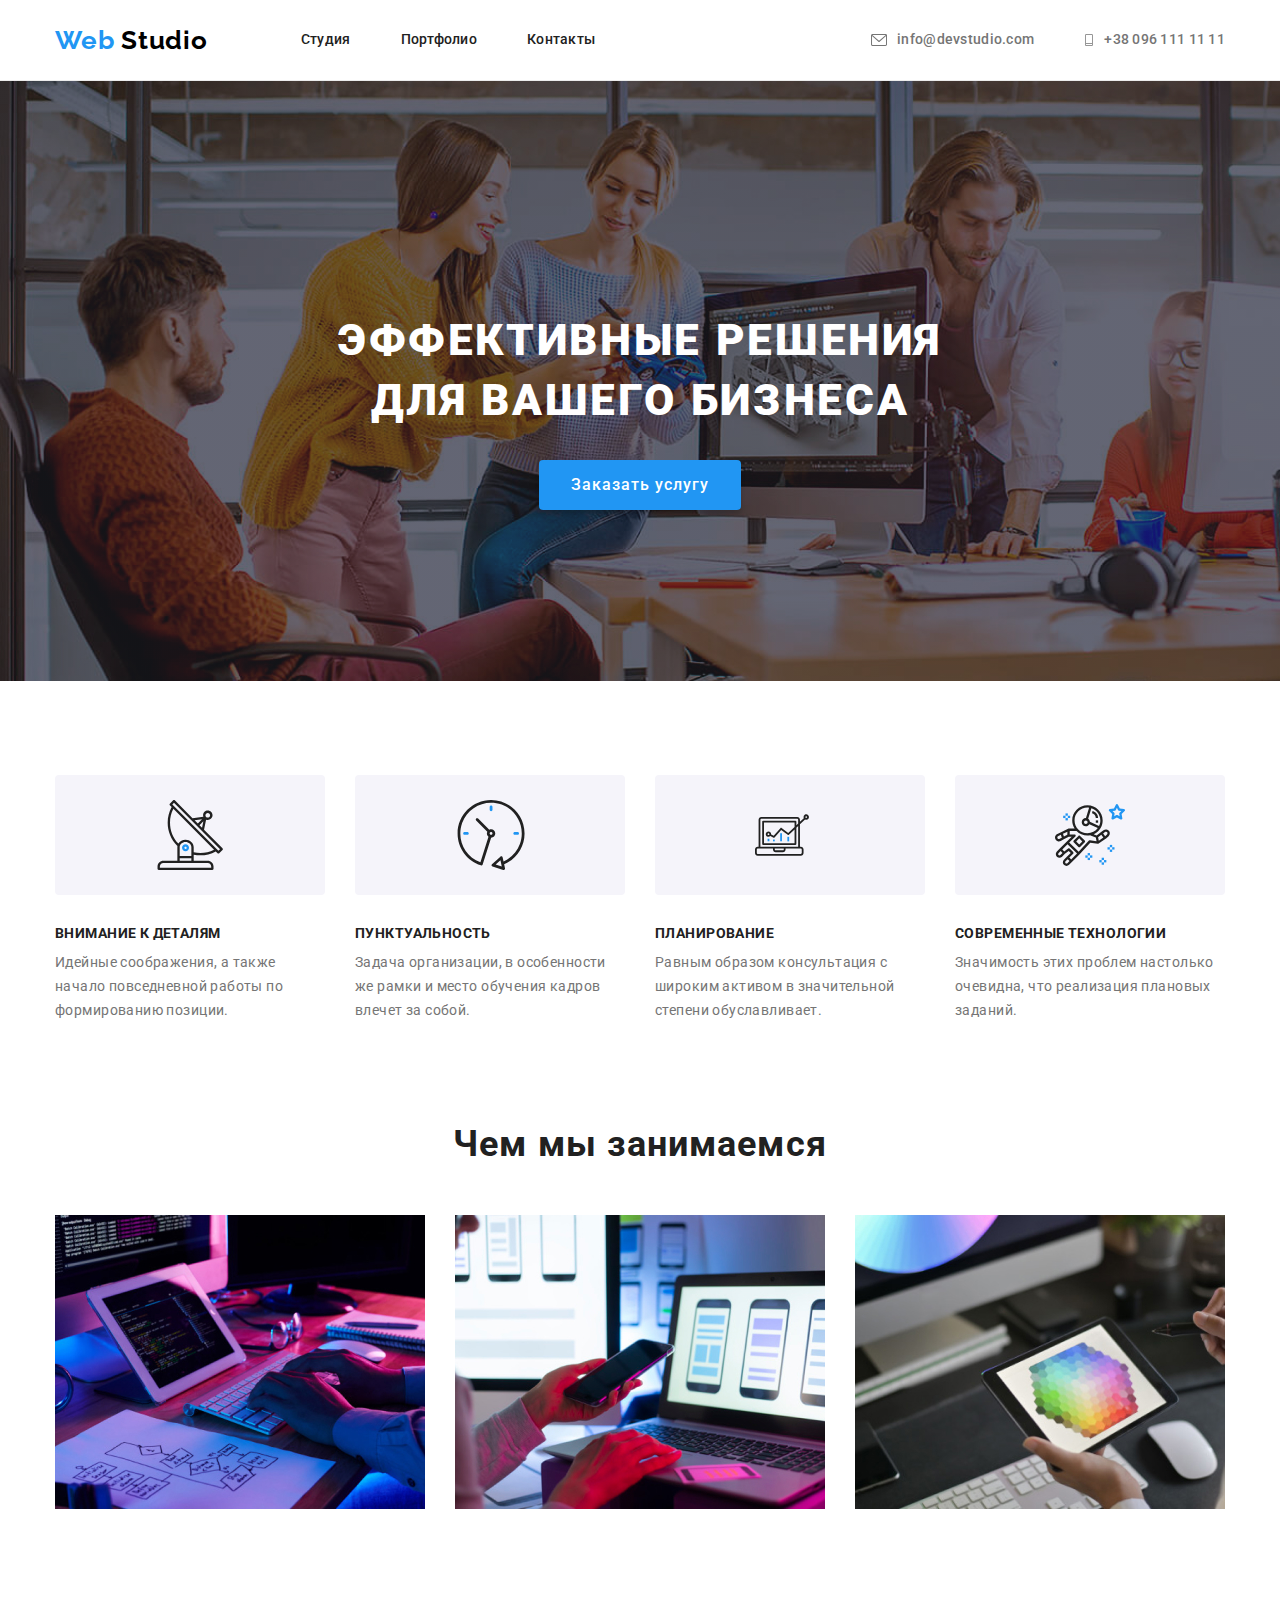
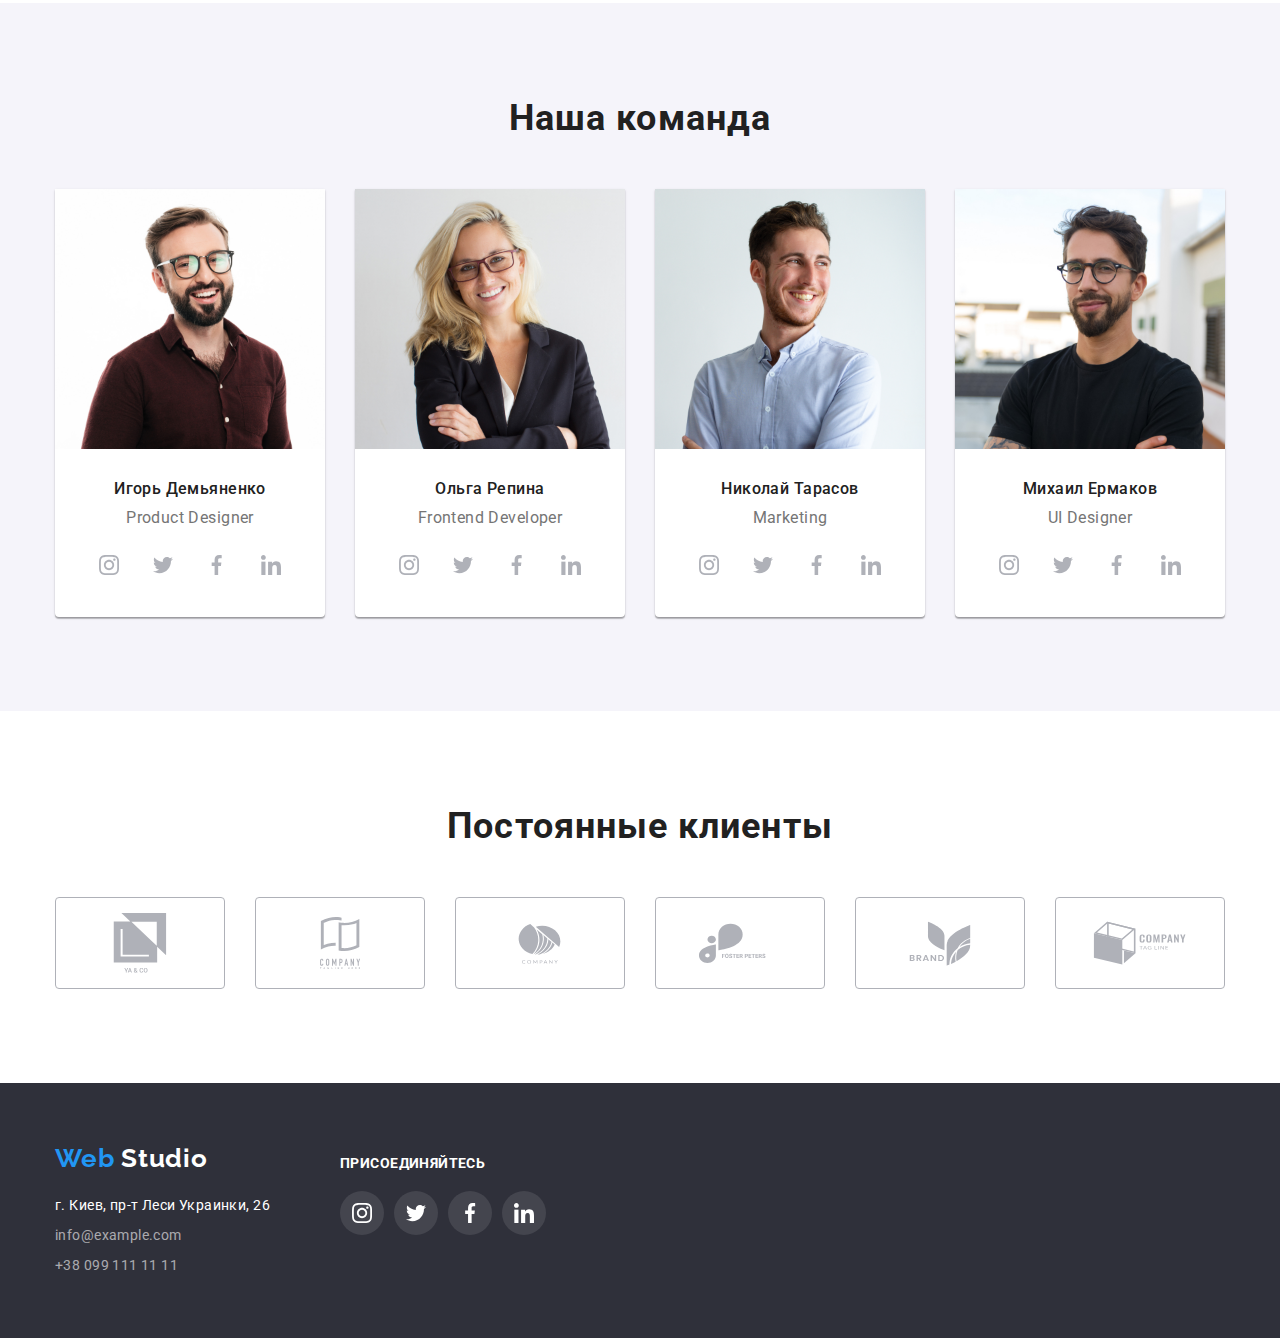
==== index.html @ 18cc2312 "Початок ДЗ № 5" ====
<!DOCTYPE html>
<html lang="ru">

<head>
    <meta charset="UTF-8">
    <meta http-equiv="X-UA-Compatible" content="IE=edge">
    <meta name="viewport" content="width=device-width, initial-scale=1.0">
    <title>Document</title>
    <link rel="preconnect" href="https://fonts.gstatic.com">
    <link
        href="https://fonts.googleapis.com/css2?family=Raleway:wght@700&family=Roboto:wght@400;500;700;900&display=swap"
        rel="stylesheet">
    <link rel="stylesheet"
        href="https://cdnjs.cloudflare.com/ajax/libs/modern-normalize/1.0.0/modern-normalize.min.css">
    <link rel="stylesheet" href="./css/styles.css">

</head>

<body>

    <!--Шапка сторінки-->
    <header class="header">
        <div class="container">
            <a href="./index.html" class="logo link">Web <span class="logo-text">Studio</span></a>
            <nav class="site-nav">
                <ul class="list">
                    <li class="item">
                        <a href="./index.html" class="link">Студия</a>
                    </li>
                    <li class="item">
                        <a href="./portfolio.html" class="link">Портфолио</a>
                    </li>
                    <li class="item">
                        <a href="#contacts" class="link">Контакты</a>
                    </li>
                </ul>
            </nav>
            <ul class="connection list">
                <li class="item">
                    <a href="mailto:info@devstudio.com" class="contact link">
                        <svg class="icon" width="16" height="12">
                            <use href="./images/icon/icons.svg#icon-mail"></use>
                        </svg>
                        info@devstudio.com</a>
                </li>
                <li class="item">
                    <a href="tel:+380961111111" class="contact link">
                        <svg class="icon" width="10" height="12">
                            <use href="./images/icon/icons.svg#icon-phone"></use>
                        </svg>
                        +38 096 111 11 11</a>
                </li>
            </ul>
        </div>
    </header>

    <!--Унікальний контент сторінки-->
    <main>
        <!-- герой ШАПКА -->
        <section class="section hero">
            <div class="container">
                <h1 class="title">Эффективные решения для вашего бизнеса</h1>
                <button type="button" class="button">Заказать услугу</button>
            </div>
        </section>

        <!--<h2></h2>-->
        <!--Особливості-->
        <section class="section feature">
            <div class="container">
                <ul class="list">
                    <li class="item">
                        <div class="thumb">
                            <svg class="icon" width="70" height="70">
                                <use href="./images/icon/icons.svg#icon-satellite"></use>
                            </svg>
                        </div>
                        <h3 class="subtitle">Внимание к деталям</h3>
                        <p class="text">Идейные соображения, а также начало повседневной работы по формированию позиции.
                        </p>
                    </li>
                    <li class="item">
                        <div class="thumb">
                            <svg class="icon" width="70" height="70">
                                <use href="./images/icon/icons.svg#icon-watch"></use>
                            </svg>
                        </div>
                        <h3 class="subtitle">Пунктуальность</h3>
                        <p class="text">Задача организации, в особенности же рамки и место обучения кадров влечет за
                            собой.</p>
                    </li>
                    <li class="item">
                          <div class="thumb">
                            <svg class="icon" width="70" height="70">
                                <use href="./images/icon/icons.svg#icon-computer"></use>
                            </svg>
                        </div>
                        <h3 class="subtitle">Планирование</h3>
                        <p class="text">Равным образом консультация с широким активом в значительной степени
                            обуславливает.</p>
                    </li>
                    <li class="item">
                        <div class="thumb">
                            <svg class="icon" width="70" height="70">
                                <use href="./images/icon/icons.svg#icon-astronaut"></use>
                            </svg>
                        </div>
                        <h3 class="subtitle">Современные технологии</h3>
                        <p class="text">Значимость этих проблем настолько очевидна, что реализация плановых заданий.</p>
                    </li>
                </ul>
            </div>
        </section>

        <!--Чим займаємось-->
        <section class="section activity">
            <div class="container">
                <h2 class="title">Чем мы занимаемся</h2>
                <ul class="list">
                    <li class="item">
                        <a href="" class="link">
                            <img class="image" src="./images/img1.jpg" alt="клавиатура" width="370">
                        </a>
                    </li>
                    <li class="item">
                        <a href="#" class="link">
                            <img class="image" src="./images/img2.jpg" alt="телефон" width="370">
                        </a>
                    </li>
                    <li class="item">
                        <a href="#" class="link">
                            <img class="image" src="./images/img3.jpg" alt="планшет" width="370">
                        </a>
                    </li>
                </ul>
            </div>
        </section>
        <!--наша команда-->
        <section class="section team">
            <div class="container">
                <h2 class="title">Наша команда</h2>
                <ul class="list">
                    <li class="card">
                        <a href="#" class="link">
                            <img class="image" src="./images/igorini.jpg" alt="Игорь Демьяненко" width="270">
                        </a>
                            <div class="card-desc">
                                <h3 class="subtitle">Игорь Демьяненко</h3>
                                <p lang="en" class="text">Product Designer</p>
                                <ul class="list icon-set">
                                    <li class="item">
                                        <a href="#" class="link">
                                            <svg class="icon" width="20" height="20">
                                                <use href="./images/icon/icons.svg#icon-instagram"></use>
                                            </svg>
                                        </a>
                                    </li>
                                    <li class="item">
                                        <a href="#" class="link">
                                            <svg class="icon" width="20" height="20">
                                                <use href="./images/icon/icons.svg#icon-twitter"></use>
                                            </svg>
                                        </a>
                                    </li>
                                    <li class="item">
                                        <a href="#" class="link">
                                            <svg class="icon" width="20" height="20">
                                                <use href="./images/icon/icons.svg#icon-facebook"></use>
                                            </svg>
                                        </a>
                                    </li>
                                    <li class="item">
                                        <a href="#" class="link">
                                            <svg class="icon" width="20" height="20">
                                                <use href="./images/icon/icons.svg#icon-linkedin"></use>
                                            </svg>
                                        </a>
                                    </li>
                                </ul>
                            </div>

                        
                    </li>
                    <li class="card">
                        <a href="#" class="link">
                            <img class="image" src="./images/olha.jpg" alt="Ольга Репина" width="270">
                        </a>
                            <div class="card-desc">
                                <h3 class="subtitle">Ольга Репина</h3>
                                <p lang="en" class="text">Frontend Developer</p>
                                <ul class="list icon-set">
                                    <li class="item">
                                        <a href="#" class="link">
                                            <svg class="icon" width="20" height="20">
                                                <use href="./images/icon/icons.svg#icon-instagram"></use>
                                            </svg>
                                        </a>
                                    </li>
                                    <li class="item">
                                        <a href="#" class="link">
                                            <svg class="icon" width="20" height="20">
                                                <use href="./images/icon/icons.svg#icon-twitter"></use>
                                            </svg>
                                        </a>
                                    </li>
                                    <li class="item">
                                        <a href="#" class="link">
                                            <svg class="icon" width="20" height="20">
                                                <use href="./images/icon/icons.svg#icon-facebook"></use>
                                            </svg>
                                        </a>
                                    </li>
                                    <li class="item">
                                        <a href="#" class="link">
                                            <svg class="icon" width="20" height="20">
                                                <use href="./images/icon/icons.svg#icon-linkedin"></use>
                                            </svg>
                                        </a>
                                    </li>
                                </ul>
                            </div>
                        
                    </li>
                    <li class="card">
                        <a href="#" class="link">
                            <img class="image" src="./images/mikola.jpg" alt="Николай Тарасов" width="270">
                        </a>
                            <div class="card-desc">
                                <h3 class="subtitle">Николай Тарасов</h3>
                                <p lang="en" class="text">Marketing</p>
                                <ul class="list icon-set">
                                    <li class="item">
                                        <a href="#" class="link">
                                            <svg class="icon" width="20" height="20">
                                                <use href="./images/icon/icons.svg#icon-instagram"></use>
                                            </svg>
                                        </a>
                                    </li>
                                    <li class="item">
                                        <a href="#" class="link">
                                            <svg class="icon" width="20" height="20">
                                                <use href="./images/icon/icons.svg#icon-twitter"></use>
                                            </svg>
                                        </a>
                                    </li>
                                    <li class="item">
                                        <a href="#" class="link">
                                            <svg class="icon" width="20" height="20">
                                                <use href="./images/icon/icons.svg#icon-facebook"></use>
                                            </svg>
                                        </a>
                                    </li>
                                    <li class="item">
                                        <a href="#" class="link">
                                            <svg class="icon" width="20" height="20">
                                                <use href="./images/icon/icons.svg#icon-linkedin"></use>
                                            </svg>
                                        </a>
                                    </li>
                                </ul>
                            </div>
                        
                    </li>
                    <li class="card">
                        <a href="#" class="link">
                            <img class="image" src="./images/mihail.jpg" alt="Михаил Ермаков" width="270">
                        </a>
                            <div class="card-desc">
                                <h3 class="subtitle">Михаил Ермаков</h3>
                                <p class="text">UI Designer</p>
                                <ul class="list icon-set">
                                    <li class="item">
                                        <a href="#" class="link">
                                            <svg class="icon" width="20" height="20">
                                                <use href="./images/icon/icons.svg#icon-instagram"></use>
                                            </svg>
                                        </a>
                                    </li>
                                    <li class="item">
                                        <a href="#" class="link">
                                            <svg class="icon" width="20" height="20">
                                                <use href="./images/icon/icons.svg#icon-twitter"></use>
                                            </svg>
                                        </a>
                                    </li>
                                    <li class="item">
                                        <a href="#" class="link">
                                            <svg class="icon" width="20" height="20">
                                                <use href="./images/icon/icons.svg#icon-facebook"></use>
                                            </svg>
                                        </a>
                                    </li>
                                    <li class="item">
                                        <a href="#" class="link">
                                            <svg class="icon" width="20" height="20">
                                                <use href="./images/icon/icons.svg#icon-linkedin"></use>
                                            </svg>
                                        </a>
                                    </li>
                                </ul>
                            </div>
                        
                    </li>
                </ul>
            </div>
        </section>
    </main>

<!-- Постійні клієнти -->

    <section class="section clients">
        <div class="container">
            <h2 class="title">Постоянные клиенты</h2>
            <ul class="list">
                <li class="item">
                <a href="#" class="link">
                    <svg class="icon" width="106" height="60">
                        <use href="./images/icon/icons.svg#icon-logo-company-1"></use>
                    </svg>
                </a>
                </li>
                <li class="item">
                    <a href="#" class="link">
                        <svg class="icon" width="40" height="52">
                            <use href="./images/icon/icons.svg#icon-logo-company-2"></use>
                        </svg>
                    </a>
                </li>
                <li class="item">
                    <a href="#" class="link">
                        <svg class="icon" width="43.46" height="41.18">
                            <use href="./images/icon/icons.svg#icon-logo-company-3"></use>
                        </svg>
                    </a>
                </li>
                <li class="item">
                    <a href="#" class="link">
                        <svg class="icon" width="84.44" height="40.62">
                            <use href="./images/icon/icons.svg#icon-logo-company-4"></use>
                        </svg>
                    </a>
                </li>
                <li class="item">
                    <a href="#" class="link">
                        <svg class="icon" width="62.54" height="45.43">
                            <use href="./images/icon/icons.svg#icon-logo-company-5"></use>
                        </svg>
                    </a>
                </li>
                <li class="item">
                    <a href="#" class="link">
                        <svg class="icon" width="93.79" height="43.93">
                            <use href="./images/icon/icons.svg#icon-logo-company-6"></use>
                        </svg>
                    </a>
                </li>

            </ul>
        </div>
    </section>

    <!--Контакти-->
    <footer class="footer">
        <div class="container">
            <address class="adress">
                <a href="./index.html" class="logo">Web <span class="logo-text">Studio</span></a>
                <ul class="list">
                    <li class="item">
                        <p class="text">г. Киев, пр-т Леси Украинки, 26</p>
                    </li>
                    <li class="item">
                        <a href="mailto:info@example.com" class="contact link">info@example.com</a>
                    </li>
                    <li class="item">
                        <a href="tell:+380991111111" class="contact link">+38 099 111 11 11</a>
                    </li>
                </ul>
            </address>
            <div class="follow-us">
                <h3 class="title">Присоединяйтесь</h3>
                <ul class="list icon-set">
                <li class="item">
                    <a href="#" class="link">
                        <svg class="icon" width="20" height="20">
                            <use href="./images/icon/icons.svg#icon-instagram-white"></use>
                        </svg>
                    </a>
                </li>
                <li class="item">
                    <a href="#" class="link">
                        <svg class="icon" width="20" height="20">
                            <use href="./images/icon/icons.svg#icon-twitter-white"></use>
                        </svg>
                    </a>
                </li>
                <li class="item">
                    <a href="#" class="link">
                        <svg class="icon" width="20" height="20">
                            <use href="./images/icon/icons.svg#icon-facebook-white"></use>
                        </svg>
                    </a>
                </li>
                <li class="item">
                    <a href="#" class="link">
                        <svg class="icon" width="20" height="20">
                            <use href="./images/icon/icons.svg#icon-linkedin-white"></use>
                        </svg>
                    </a>
                </li>
                </ul>
            </div>
        </div>
    </footer>

</body>

</html>
---- css/styles.css ----
/* перемінні для кольорів */
:root {
  --text-color: #757575;
  --title-text-color: #212121;
  --blacl-text-color-logo: #000000;
  --white-text-color: #ffffff;
  --accent-color: #2196f3;
  --primary-bg-color: #ffffff;
  --hero-bg-color: #2f303a;
  --team-bg-color: #f5f4fa;
  --header-border-color: #ececec;
  --card-border-color: #eeeeee;
  --button-hover: #188ce8;
  --hero-bg-gradient: #2f303a66;
  --icon-first-color: #afb1b8;
}

/* загальні властивості */
ul {
  list-style: none;
  padding: 0;
  margin: 0;
}
h2,
h3 {
  margin-top: 0;
}
body {
  font-family: "roboto", sans-serif;
  background-color: var(--primary-bg-color);
  color: var(--title-text-color);
  font-size: 14px;
  font-weight: 400;
  letter-spacing: 0.03em;
}

.container {
  width: 1200px;
  padding-left: 15px;
  padding-right: 15px;
  margin-left: auto;
  margin-right: auto;
}
.section {
  padding-top: 94px;
  padding-bottom: 94px;
}

.link {
  text-decoration: none;
  color: inherit;
}
.list {
  list-style: none;
  margin: 0px;
  padding: 0px;
}
.button {
  background-color: var(--accent-color);
  color: var(--white-text-color);
  font-family: inherit;
  font-size: 16px;
  font-weight: 500;
  cursor: pointer;
  border: none;
  padding: 10px 32px;
  display: inline-block;
}
.title .subtitle {
  font-size: 36px;
  line-height: 1.172;
  margin: 0;
  padding: 0;
}
.text {
  margin: 0;
  padding: 0;
  color: var(--text-color);
}
.image {
  display: block;
}
.icon {
  fill: currentColor;
}
/* ХЕДЕР */

.header {
  border-bottom: 1px solid var(--header-border-color);
}

.header .container {
  display: flex;
  align-items: center;
  padding-top: 0px;
  padding-bottom: 0px;
}

.logo {
  display: block;
  font-family: "Raleway";
  text-decoration: none;
  color: var(--accent-color);
  font-size: 26px;
  line-height: 1.19;
  font-weight: 700;
  letter-spacing: 0.03em;
}
.header .logo-text {
  color: var(--blacl-text-color-logo);
}
/* ХЕДЕР */

/* НАВІГАЦІЯ */
.site-nav {
  margin-left: 93px;
}
.site-nav > .list {
  display: flex;
}
.connection,
.connection .item {
  display: flex;
  margin-left: auto;
}
.header .item + .item {
  margin-left: 50px;
}
.site-nav .link,
.connection .link {
  display: block;
  padding-top: 32px;
  padding-bottom: 32px;

  font-weight: 500;
  line-height: 1.14;
  letter-spacing: 0.02em;
}

.site-nav .link:hover,
.site-nav link:focus {
  color: var(--accent-color);
}

/* НАВІГАЦІЯ */

/* ХЕДЕР, контакти */
.header .contact {
  display: flex;
  align-items: center;

  color: var(--text-color);
  font-weight: 500;
  font-size: 14px;
  line-height: 1.14;
  letter-spacing: 0.02em;
}

.connection .icon {
  margin-right: 10px;
}

.header .link:hover,
.header .link:focus {
  color: var(--accent-color);
}
/* ХЕДЕР, контакти */

/* МЕЙН */
/* Герой */
.section.hero {
  background-image: linear-gradient(
      to right,
      var(--hero-bg-gradient),
      var(--hero-bg-gradient)
    ),
    url(../images/background-image-hero.jpg);
  max-width: 1600px;
  height: 600px;
  padding-top: 200px;
  padding-bottom: 200px;
  text-align: center;
}

.hero .title {
  margin-bottom: 30px;
  width: 696px;
  margin-left: auto;
  margin-right: auto;

  color: var(--white-text-color);
  font-weight: 900;
  font-size: 44px;
  line-height: 1.364;
  text-align: center;
  letter-spacing: 0.06em;
  text-transform: uppercase;
}
.hero .button {
  padding-top: 10px;
  padding-bottom: 10px;
  padding-left: 32px;
  padding-right: 32px;
  box-shadow: 0px 4px 4px rgba(0, 0, 0, 0.15);
  border-radius: 4px;
  line-height: 1.875;
  letter-spacing: 0.06em;
}
.hero .button:hover,
.hero .button:focus {
  background-color: var(--button-hover);
}
/* Герой */
/* ОСОБЛИВОСТІ */
.feature .item {
  display: block;
  flex-basis: calc(100% / 4);
}

.feature .item + .item {
  margin-left: 30px;
}
.feature .thumb {
  display: flex;
  width: 100%;
  height: 120px;
  margin-bottom: 30px;

  justify-content: center;
  align-items: center;
  background-color: var(--team-bg-color);
  border-radius: 4px;
}

.feature .subtitle,
.footer .title {
  margin-bottom: 10px;

  font-size: 14px;
  font-weight: 700;
  line-height: 1.143;
  text-transform: uppercase;
}

.feature .text {
  line-height: 1.714;
  padding-bottom: 6px;
}
.feature .list {
  display: flex;
}
/* ОСОБЛИВОСТІ */

/* ЧИМ МИ ЗАЙМАЄМОСЬ */
.section.activity {
  padding-top: 0px;
  text-align: center;
}

.activity .title {
  margin-top: 0px;
  font-size: 36px;
  font-weight: 700;
  line-height: 1.171;
  letter-spacing: 0.03em;
}

.activity .title,
.team .title,
.clients .title {
  margin-bottom: 50px;
}
.activity .list {
  display: flex;
}

.activity .item + .item {
  margin-left: 30px;
}

.activity .item {
  flex-basis: calc(100% / 3);
}

/* КОМАНДА */
.team {
  background-color: var(--team-bg-color);
  text-align: center;
}

.team .title {
  margin-top: 0px;
  font-size: 36px;
  font-weight: 700;
  line-height: 1.171;
  letter-spacing: 0.03em;
}

.team .list,
.clients .list {
  display: flex;
}

.team .card + .card {
  margin-left: 30px;
}

.team .card {
  flex-basis: calc (100% /4);
  background-color: var(--primary-bg-color);
  border-radius: 0px 0px 4px 4px;
  box-shadow: 0px 1px 3px rgba(0, 0, 0, 0.12), 0px 1px 1px rgba(0, 0, 0, 0.14),
    0px 2px 1px rgba(0, 0, 0, 0.2);
}

.team .card-desc {
  padding-top: 30px;
  padding-bottom: 30px;
}

.team .subtitle {
  margin-bottom: 10px;
  margin-top: 0px;
  font-weight: 500;
  font-size: 16px;
  line-height: 1.19;
}

.team .text {
  font-size: 16px;
  line-height: 1.19;
  margin-bottom: 16px;
}
.icon-set {
  display: flex;
  justify-content: center;
}
.team .icon-set {
  color: var(--icon-first-color);
}
.icon-set > .item {
  display: flex;
  width: 44px;
  height: 44px;
}
.icon-set .link {
  display: flex;
  align-items: center;
  justify-content: center;
  width: 100%;
  height: 100%;
  border-radius: 50%;
}
.icon-set > .item + .item {
  margin-left: 10px;
}
.icon-set .link:hover,
.icon-set .link:focus {
  color: var(--white-text-color);
  background-color: var(--accent-color);
}

/* КЛІЄНТИ */
.clients {
  text-align: center;
}
.clients .item {
  width: 170px;
  height: 92px;
}
.clients .item + .item {
  margin-left: 30px;
}
.clients .link {
  display: flex;
  width: 100%;
  height: 100%;
  align-items: center;
  justify-content: center;
  color: var(--icon-first-color);
  border-radius: 4px;
  border: 1px solid #afb1b8;
}
.clients .title {
  font-size: 36px;
  line-height: 42px;
  text-align: center;
  letter-spacing: 0.03em;
  margin-bottom: 50px;
}
.clients .link:hover,
.clients .link:focus {
  color: var(--accent-color);
  border-color: var(--accent-color);
}
/* КЛІЄНТИ */

/* КОМАНДА */
/* МЕЙН */

/* ПОРТФОЛІО */
/* фільтр */
.filter.list {
  display: flex;
  justify-content: center;
  margin-bottom: 50px;
}

.filter .item + .item {
  margin-left: 8px;
}
.portfolio .button {
  display: block;
  padding-top: 6px;
  padding-bottom: 6px;
  padding-left: 22px;
  padding-right: 22px;
  border-radius: 2px;
  color: inherit;
  background-color: var(--alt-bg-color);
  font-weight: 500;
  line-height: 1.625;
  letter-spacing: 0.03em;
}
.portfolio .button:hover,
.portfolio .button:focus {
  color: var(--white-text-color);
  background-color: var(--accent-color);
  box-shadow: 0px 3px 1px rgba(0, 0, 0, 0.1), 0px 1px 2px rgba(0, 0, 0, 0.08),
    0px 2px 2px rgba(0, 0, 0, 0.12);
}
/* ПРОЕКТИ */
.cardset.list {
  display: flex;
  flex-wrap: wrap;
  margin-left: -30px;
  margin-top: -30px;
}
.portfolio .card {
  display: block;
  flex-basis: calc(100% / 3 - 30px);
  margin-left: 30px;
  margin-top: 30px;
}
.portfolio .card-desc {
  border-width: 0px 1px 1px;
  border-style: solid;
  border-color: var(--card-border-color);

  padding-top: 20px;
  padding-bottom: 20px;
  padding-left: 24px;
  padding-right: 24px;
}
.portfolio .title {
  margin-bottom: 4px;
  margin-top: 0px;
  font-weight: 700;
  font-size: 18px;
  line-height: 2;
  letter-spacing: 0.06em;
}
.portfolio .text {
  font-size: 16px;
  line-height: 1.875;
}

.cardset .link {
  display: block;
  width: 100%;
  height: 100%;
}
.cardset .link:hover,
.cardset .link:focus {
  box-shadow: 0px 1px 1px rgba(0, 0, 0, 0.12), 0px 4px 4px rgba(0, 0, 0, 0.06),
    1px 4px 6px rgba(0, 0, 0, 0.16);
}
/* ПРОЕКТИ */
/* ПОРТФОЛІО */

/* ФУТЕР */
.footer {
  background-color: var(--hero-bg-color);
}
.footer .container {
  display: flex;
}
.adress {
  padding-top: 60px;
  padding-bottom: 60px;
  font-style: normal;
}
.footer .logo {
  margin-bottom: 20px;
}
.footer .logo-text {
  color: var(--white-text-color);
}
.footer .list {
  line-height: 1.71;
}
.footer .text {
  color: var(--white-text-color);
}
.footer .item:not(:last-child) {
  margin-bottom: 6px;
}
.footer .contact {
  color: rgba(255, 255, 255, 0.6);
}
.footer .contact:hover,
.footer .contact:focus {
  color: var(--accent-color);
}
.follow-us {
  margin-left: 70px;
  padding-top: 72px;
}
.follow-us > .title {
  margin-bottom: 20px;
  color: var(--white-text-color);
}
.follow-us .icon-set {
  color: var(--white-text-color);
}
.follow-us .link {
  background: rgba(255, 255, 255, 0.1);
}

/* ФУТЕР */
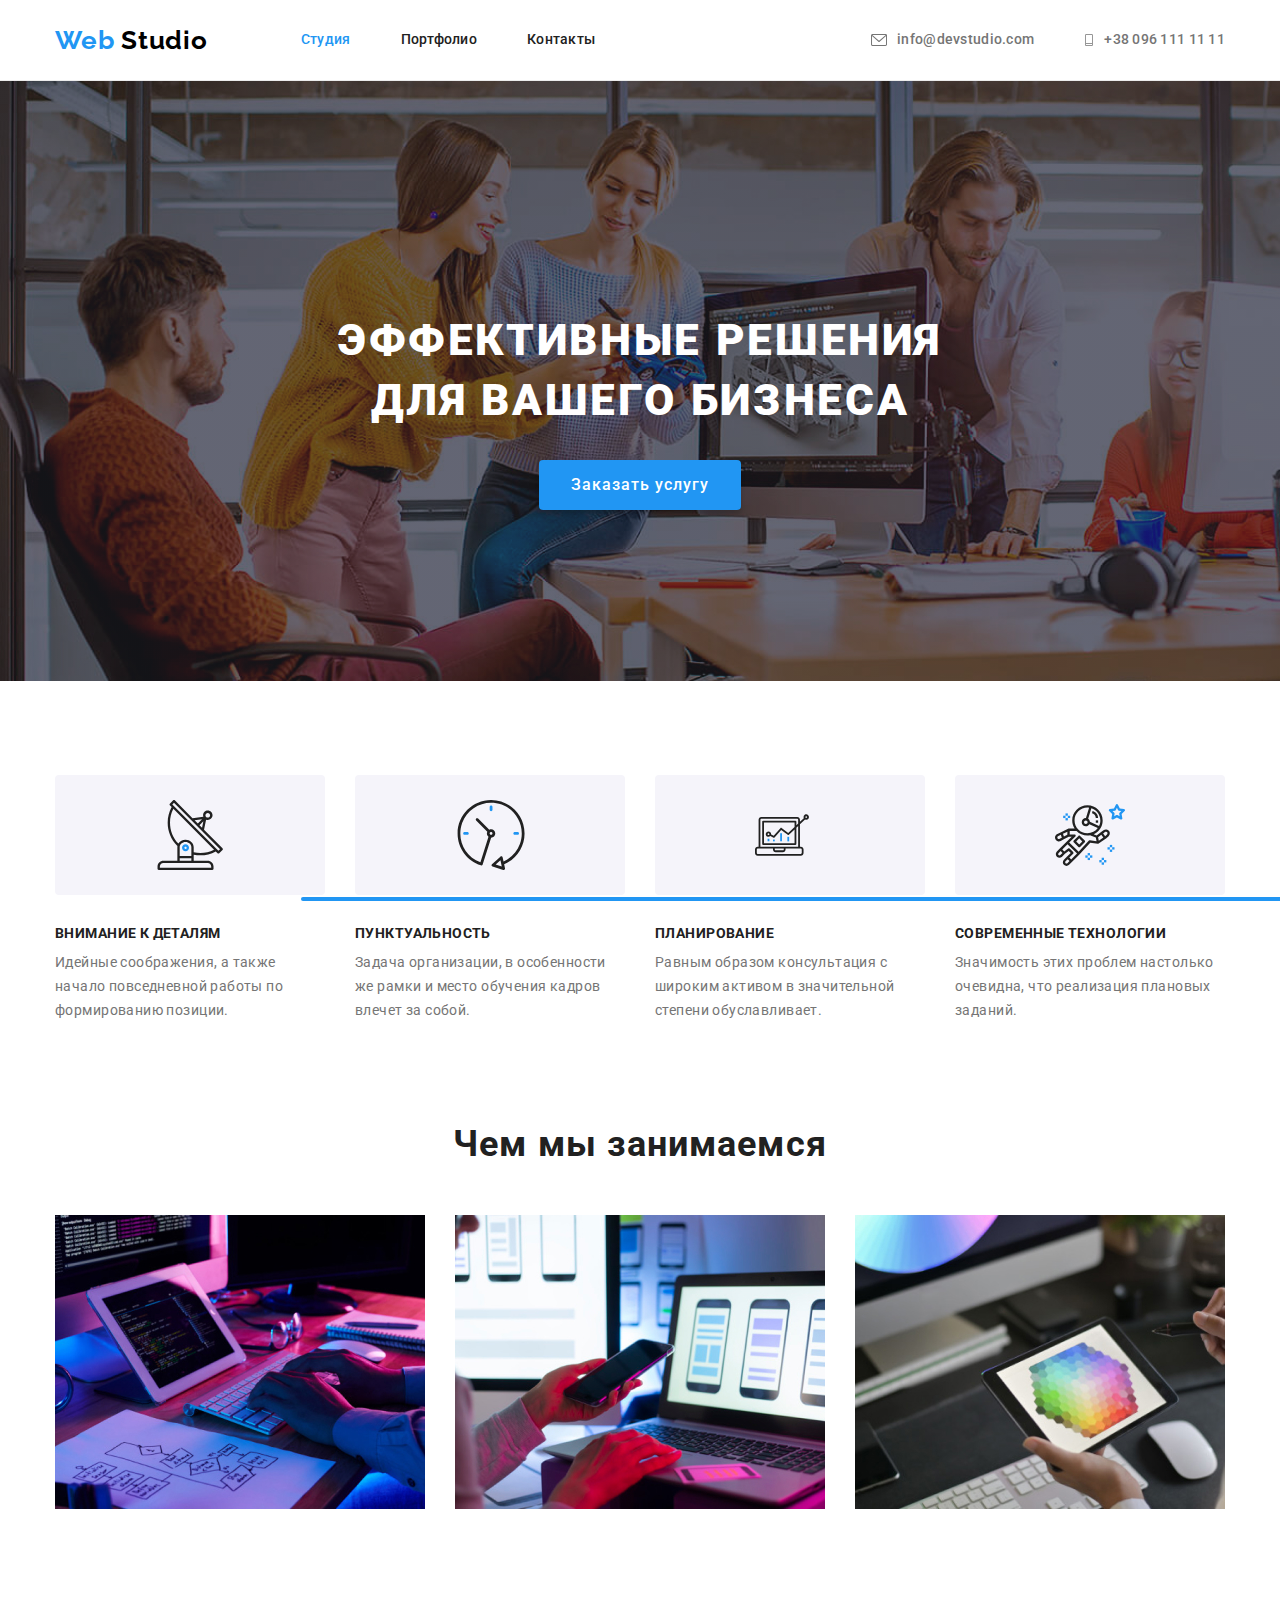
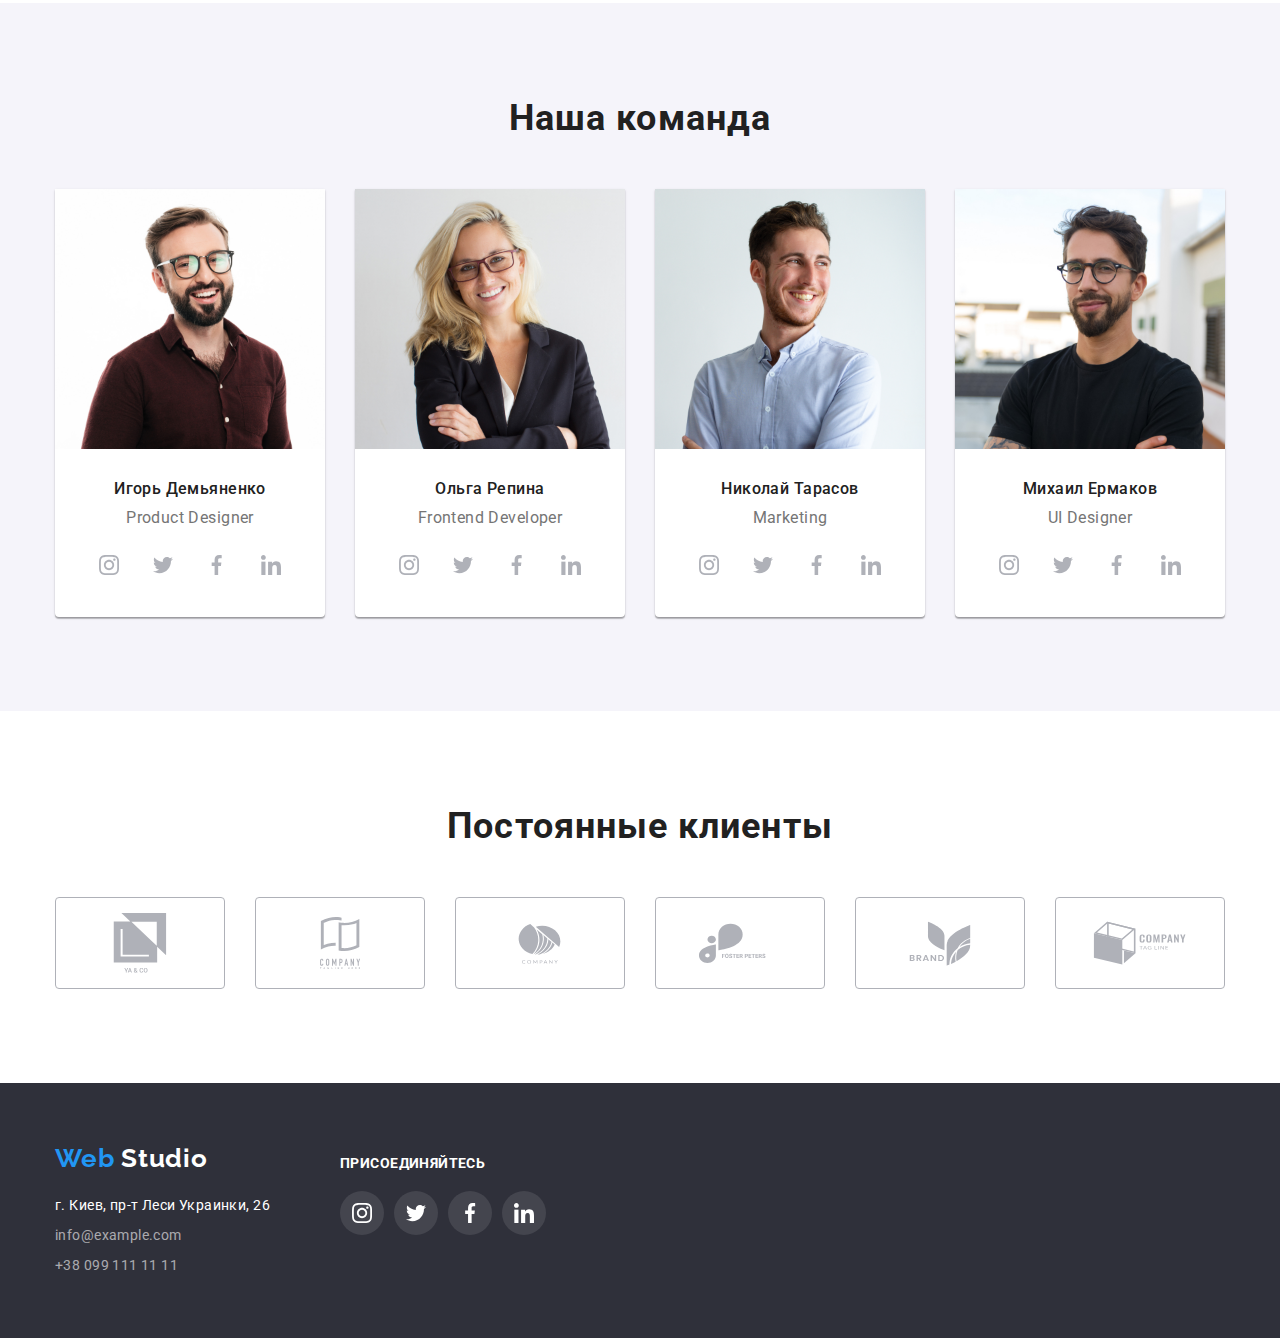
==== commit 8a234637: "ДЗ № 5" ====
--- a/index.html
+++ b/index.html
@@ -25,7 +25,7 @@
             <nav class="site-nav">
                 <ul class="list">
                     <li class="item">
-                        <a href="./index.html" class="link">Студия</a>
+                        <a href="./index.html" class="link current">Студия</a>
                     </li>
                     <li class="item">
                         <a href="./portfolio.html" class="link">Портфолио</a>
@@ -60,7 +60,7 @@
         <section class="section hero">
             <div class="container">
                 <h1 class="title">Эффективные решения для вашего бизнеса</h1>
-                <button type="button" class="button">Заказать услугу</button>
+                <button type="button" class="button" data-modal-open>Заказать услугу</button>
             </div>
         </section>
 
@@ -411,7 +411,18 @@
             </div>
         </div>
     </footer>
-
+            <!-- модальне вікно -->
+            <div class="backdrop is-hidden" data-modal>
+                <div class="modal">
+                    <button class="close button" data-modal-close>
+                        <svg class="modal-cross" width="11" height="11">
+                            <use href="./images/icon/icons.svg#icon-button"></use>
+                        </svg>
+                    </button>
+                </div>
+            </div>
+
+    <script src="./js/modal.js"></script>
 </body>
 
 </html>--- a/css/styles.css
+++ b/css/styles.css
@@ -2,7 +2,7 @@
 :root {
   --text-color: #757575;
   --title-text-color: #212121;
-  --blacl-text-color-logo: #000000;
+  --black-text-color-logo: #000000;
   --white-text-color: #ffffff;
   --accent-color: #2196f3;
   --primary-bg-color: #ffffff;
@@ -13,6 +13,9 @@
   --button-hover: #188ce8;
   --hero-bg-gradient: #2f303a66;
   --icon-first-color: #afb1b8;
+
+  --primary-bezier: cubic-bezier(0.4, 0, 0.2, 1);
+  --action-primary-duration: 250ms;
 }
 
 /* загальні властивості */
@@ -63,8 +66,12 @@
   font-weight: 500;
   cursor: pointer;
   border: none;
-  padding: 10px 32px;
+
   display: inline-block;
+
+  transition-property: background-color;
+  transition-duration: 250ms;
+  transition-timing-function: cubic-bezier(0.4, 0, 0.2, 1);
 }
 .title .subtitle {
   font-size: 36px;
@@ -80,7 +87,8 @@
 .image {
   display: block;
 }
-.icon {
+.icon,
+.modal-cross {
   fill: currentColor;
 }
 /* ХЕДЕР */
@@ -107,7 +115,7 @@
   letter-spacing: 0.03em;
 }
 .header .logo-text {
-  color: var(--blacl-text-color-logo);
+  color: var(--black-text-color-logo);
 }
 /* ХЕДЕР */
 
@@ -140,6 +148,26 @@
 .site-nav .link:hover,
 .site-nav link:focus {
   color: var(--accent-color);
+}
+
+.link.current {
+  color: var(--accent-color);
+}
+.current::after {
+  content: "";
+  display: block;
+
+  position: absolute;
+  bottom: -1px;
+
+  width: 100%;
+  height: 4px;
+  background-color: var(--accent-color);
+  border-radius: 2px;
+
+  animation-name: fade-in;
+  animation-duration: var(--action-primary-duration);
+  animation-timing-function: var(--primary-bezier);
 }
 
 /* НАВІГАЦІЯ */
@@ -417,7 +445,7 @@
   padding-right: 22px;
   border-radius: 2px;
   color: inherit;
-  background-color: var(--alt-bg-color);
+  background-color: var(--team-bg-color);
   font-weight: 500;
   line-height: 1.625;
   letter-spacing: 0.03em;
@@ -528,3 +556,82 @@
 }
 
 /* ФУТЕР */
+
+/* МОДАЛЬНЕ ВІКНО */
+.backdrop {
+  position: fixed;
+  left: 0;
+  top: 0;
+
+  width: 100vw;
+  height: 100vh;
+
+  opacity: 1;
+  visibility: visible;
+
+  background-color: rgba(0, 0, 0, 0.2);
+
+  transition-property: opacity, visibility;
+  transition-duration: var(--action-primary-duration);
+  transition-timing-function: var(--primary-bezier);
+}
+
+.is-hidden {
+  opacity: 0;
+  visibility: hidden;
+  pointer-events: none;
+}
+
+.backdrop.is-hidden .modal {
+  transform: translate(-50%, -50%) scale(0.95);
+}
+
+.modal {
+  position: absolute;
+  left: 50%;
+  top: 50%;
+
+  min-width: 528px;
+  min-height: 582px;
+  transform: translate(-50%, -50%) scale(1);
+
+  transition-property: transform;
+  transition-duration: var(--action-primary-duration);
+  transition-timing-function: var(--primary-bezier);
+
+  background-color: var(--primary-bg-color);
+  border-radius: 4px;
+  box-shadow: 0px 1px 3px rgba(0, 0, 0, 0.12), 0px 1px 1px rgba(0, 0, 0, 0.14),
+    0px 2px 1px rgba(0, 0, 0, 0.2);
+}
+
+.close.button {
+  position: absolute;
+  top: 8px;
+  right: 8px;
+
+  display: flex;
+  align-items: center;
+  justify-content: center;
+
+  width: 30px;
+  height: 30px;
+  border-radius: 50%;
+
+  background-color: transparent;
+  border: 1px solid rgba(0, 0, 0, 0.1);
+}
+
+.modal-cross {
+  color: var(--black-text-color-logo);
+
+  transition-property: color;
+  transition-duration: var(--action-primary-duration);
+  transition-timing-function: var(--primary-bezier);
+}
+
+.modal .button:hover .modal-cross,
+.modal .button:focus .modal-cross {
+  color: var(--accent-color);
+}
+/* МОДАЛЬНЕ ВІКНО */
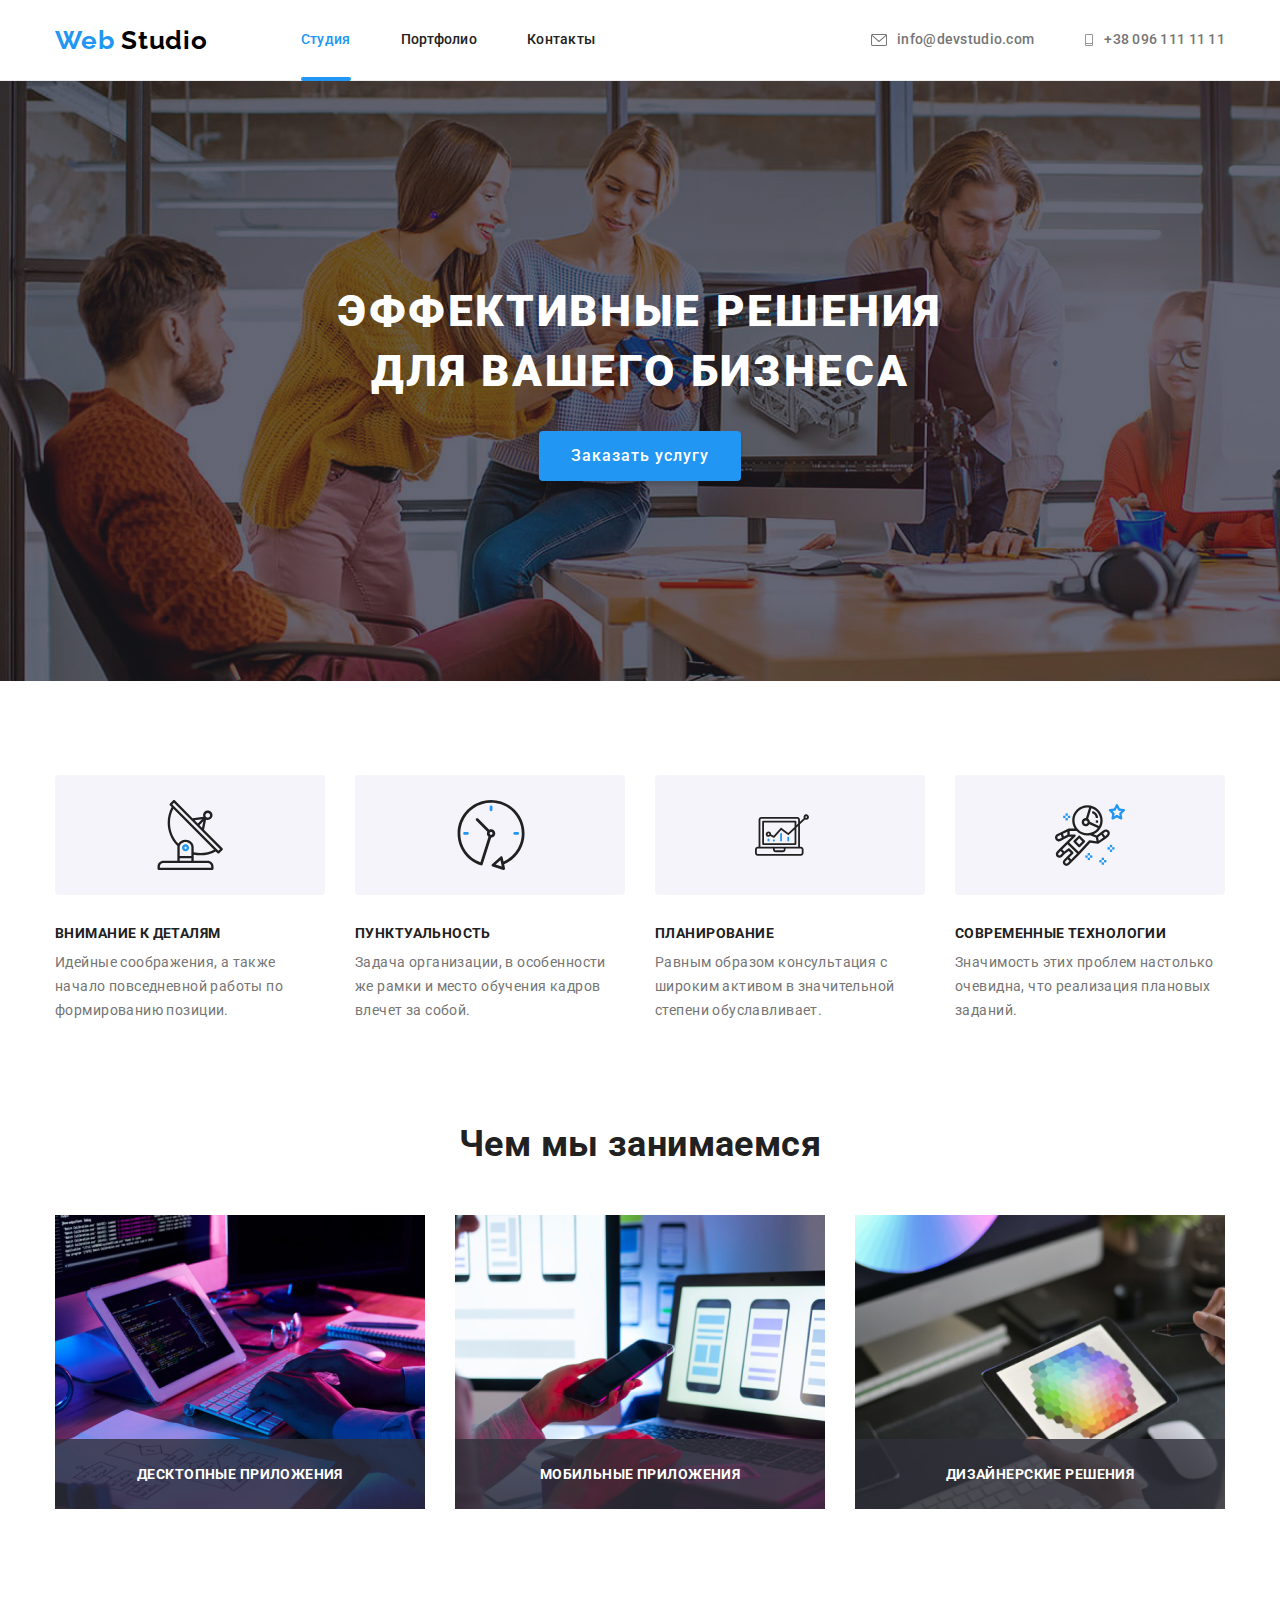
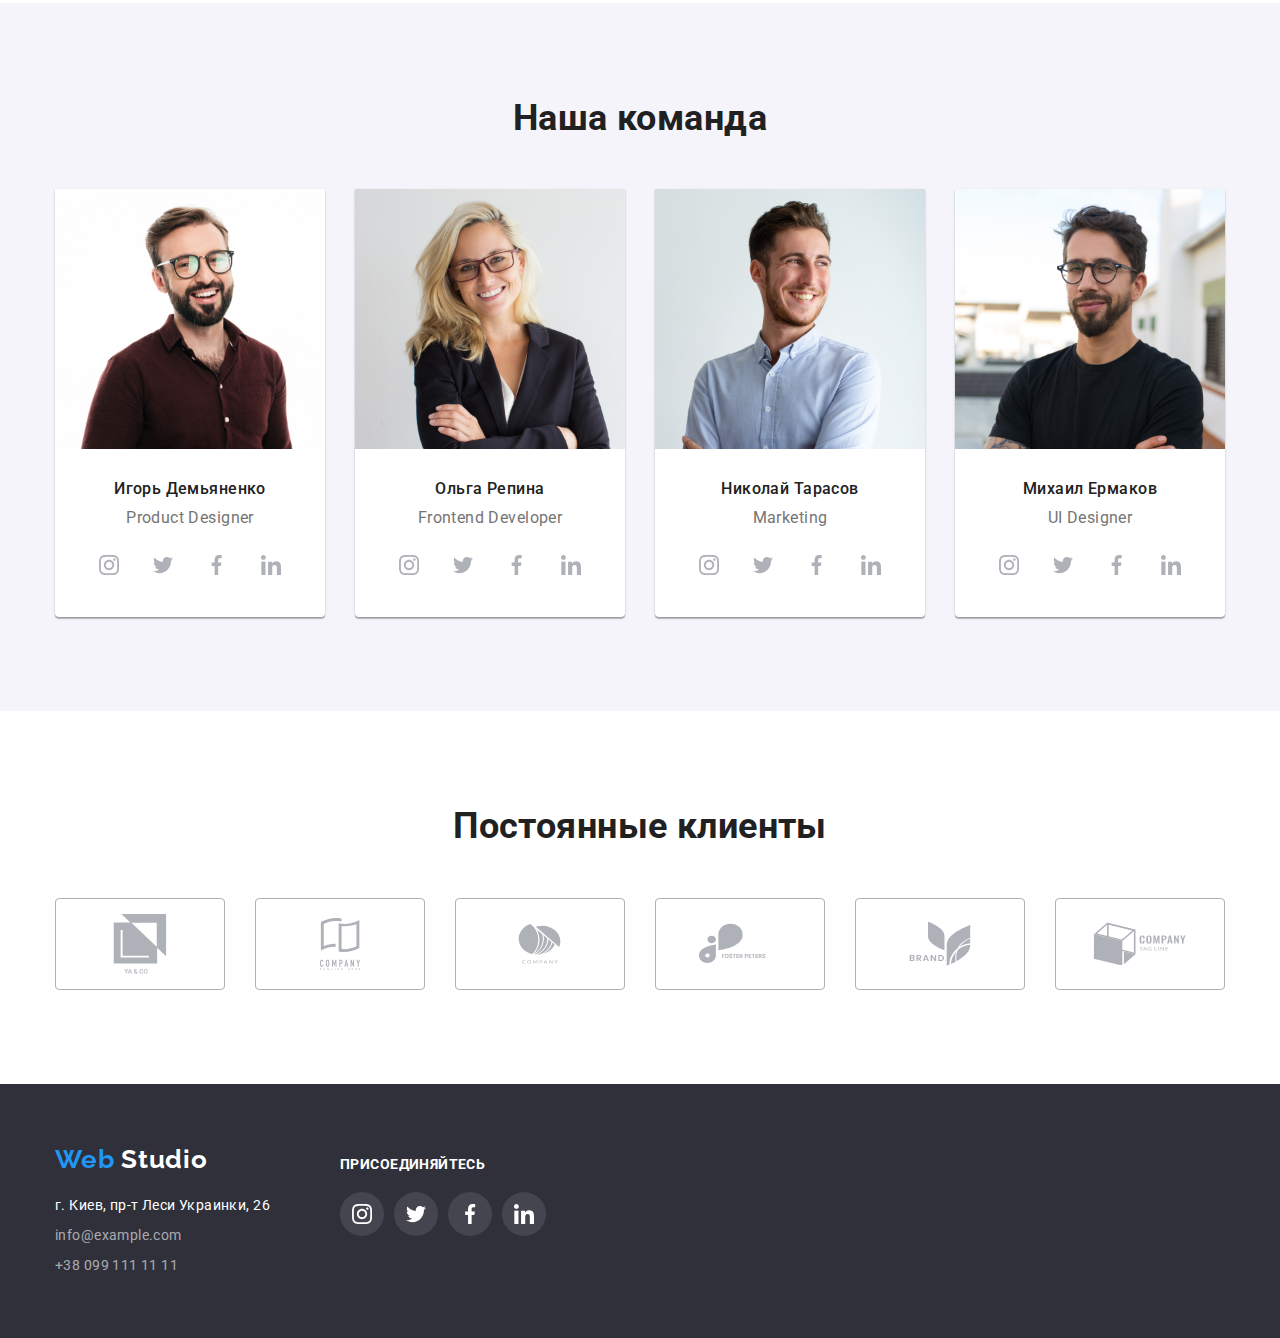
==== commit 52ad2b68: "ДЗ № 5" ====
--- a/index.html
+++ b/index.html
@@ -5,7 +5,7 @@
     <meta charset="UTF-8">
     <meta http-equiv="X-UA-Compatible" content="IE=edge">
     <meta name="viewport" content="width=device-width, initial-scale=1.0">
-    <title>Document</title>
+    <title>WebStudio</title>
     <link rel="preconnect" href="https://fonts.gstatic.com">
     <link
         href="https://fonts.googleapis.com/css2?family=Raleway:wght@700&family=Roboto:wght@400;500;700;900&display=swap"
@@ -21,7 +21,7 @@
     <!--Шапка сторінки-->
     <header class="header">
         <div class="container">
-            <a href="./index.html" class="logo link">Web <span class="logo-text">Studio</span></a>
+            <a class="logo link" href="./index.html">Web <span class="logo-text">Studio</span></a>
             <nav class="site-nav">
                 <ul class="list">
                     <li class="item">
@@ -63,11 +63,10 @@
                 <button type="button" class="button" data-modal-open>Заказать услугу</button>
             </div>
         </section>
-
-        <!--<h2></h2>-->
         <!--Особливості-->
         <section class="section feature">
             <div class="container">
+            <h2 class="title hide">Особенности</h2>
                 <ul class="list">
                     <li class="item">
                         <div class="thumb">
@@ -120,16 +119,19 @@
                     <li class="item">
                         <a href="" class="link">
                             <img class="image" src="./images/img1.jpg" alt="клавиатура" width="370">
+                        <h3 class="subtitle">Десктопные приложения</h3>
                         </a>
                     </li>
                     <li class="item">
                         <a href="#" class="link">
                             <img class="image" src="./images/img2.jpg" alt="телефон" width="370">
+                        <h3 class="subtitle">Мобильные приложения</h3>
                         </a>
                     </li>
                     <li class="item">
                         <a href="#" class="link">
                             <img class="image" src="./images/img3.jpg" alt="планшет" width="370">
+                        <h3 class="subtitle">Дизайнерские решения</h3>
                         </a>
                     </li>
                 </ul>
@@ -362,6 +364,7 @@
     <!--Контакти-->
     <footer class="footer">
         <div class="container">
+            <h2 class="title hide">Контакти</h2>
             <address class="adress">
                 <a href="./index.html" class="logo">Web <span class="logo-text">Studio</span></a>
                 <ul class="list">
--- a/css/styles.css
+++ b/css/styles.css
@@ -66,14 +66,11 @@
   font-weight: 500;
   cursor: pointer;
   border: none;
-
-  display: inline-block;
-
-  transition-property: background-color;
-  transition-duration: 250ms;
-  transition-timing-function: cubic-bezier(0.4, 0, 0.2, 1);
-}
-.title .subtitle {
+  border-radius: 4px;
+}
+
+.title,
+.subtitle {
   font-size: 36px;
   line-height: 1.172;
   margin: 0;
@@ -87,6 +84,21 @@
 .image {
   display: block;
 }
+
+.hide {
+  position: absolute;
+  width: 1px;
+  height: 1px;
+  margin: -1px;
+  border: 0;
+  padding: 0;
+
+  white-space: nowrap;
+  clip-path: inset(100%);
+  clip: rect(0 0 0 0);
+  overflow: hidden;
+}
+
 .icon,
 .modal-cross {
   fill: currentColor;
@@ -140,6 +152,11 @@
   padding-top: 32px;
   padding-bottom: 32px;
 
+  position: relative;
+  transition-property: color;
+  transition-duration: var(--action-primary-duration);
+  transition-timing-function: var(--primary-bezier) 0;
+
   font-weight: 500;
   line-height: 1.14;
   letter-spacing: 0.02em;
@@ -168,6 +185,14 @@
   animation-name: fade-in;
   animation-duration: var(--action-primary-duration);
   animation-timing-function: var(--primary-bezier);
+}
+@keyframes fade-in {
+  0% {
+    opacity: 1;
+  }
+  100% {
+    opacity: 1;
+  }
 }
 
 /* НАВІГАЦІЯ */
@@ -197,6 +222,12 @@
 /* МЕЙН */
 /* Герой */
 .section.hero {
+  padding-top: 200px;
+  padding-bottom: 200px;
+  text-align: center;
+  margin-left: auto;
+  margin-right: auto;
+
   background-image: linear-gradient(
       to right,
       var(--hero-bg-gradient),
@@ -205,9 +236,6 @@
     url(../images/background-image-hero.jpg);
   max-width: 1600px;
   height: 600px;
-  padding-top: 200px;
-  padding-bottom: 200px;
-  text-align: center;
 }
 
 .hero .title {
@@ -233,6 +261,10 @@
   border-radius: 4px;
   line-height: 1.875;
   letter-spacing: 0.06em;
+
+  transition-property: background-color;
+  transition-duration: var(--action-primary-duration);
+  transition-timing-function: var(--primary-bezier);
 }
 .hero .button:hover,
 .hero .button:focus {
@@ -240,6 +272,10 @@
 }
 /* Герой */
 /* ОСОБЛИВОСТІ */
+
+.feature .list {
+  display: flex;
+}
 .feature .item {
   display: block;
   flex-basis: calc(100% / 4);
@@ -261,6 +297,7 @@
 }
 
 .feature .subtitle,
+.activity .subtitle,
 .footer .title {
   margin-bottom: 10px;
 
@@ -274,9 +311,7 @@
   line-height: 1.714;
   padding-bottom: 6px;
 }
-.feature .list {
-  display: flex;
-}
+
 /* ОСОБЛИВОСТІ */
 
 /* ЧИМ МИ ЗАЙМАЄМОСЬ */
@@ -285,14 +320,6 @@
   text-align: center;
 }
 
-.activity .title {
-  margin-top: 0px;
-  font-size: 36px;
-  font-weight: 700;
-  line-height: 1.171;
-  letter-spacing: 0.03em;
-}
-
 .activity .title,
 .team .title,
 .clients .title {
@@ -307,7 +334,19 @@
 }
 
 .activity .item {
+  position: relative;
   flex-basis: calc(100% / 3);
+}
+.activity .subtitle {
+  position: absolute;
+  bottom: 0px;
+  padding-top: 27px;
+  padding-bottom: 27px;
+  margin-bottom: 0px;
+  width: 100%;
+
+  color: var(--white-text-color);
+  background-color: rgba(47, 48, 58, 0.8);
 }
 
 /* КОМАНДА */
@@ -315,15 +354,6 @@
   background-color: var(--team-bg-color);
   text-align: center;
 }
-
-.team .title {
-  margin-top: 0px;
-  font-size: 36px;
-  font-weight: 700;
-  line-height: 1.171;
-  letter-spacing: 0.03em;
-}
-
 .team .list,
 .clients .list {
   display: flex;
@@ -378,6 +408,10 @@
   width: 100%;
   height: 100%;
   border-radius: 50%;
+
+  transition-property: color, background-color;
+  transition-duration: var(--action-primary-duration);
+  transition-timing-function: var(--primary-bezier);
 }
 .icon-set > .item + .item {
   margin-left: 10px;
@@ -408,18 +442,21 @@
   color: var(--icon-first-color);
   border-radius: 4px;
   border: 1px solid #afb1b8;
-}
-.clients .title {
-  font-size: 36px;
-  line-height: 42px;
-  text-align: center;
-  letter-spacing: 0.03em;
-  margin-bottom: 50px;
-}
+
+  transition-property: color, background-color;
+  transition-duration: var(--action-primary-duration);
+  transition-timing-function: var(--primary-bezier);
+}
+
 .clients .link:hover,
 .clients .link:focus {
   color: var(--accent-color);
   border-color: var(--accent-color);
+}
+
+.clients .list {
+  display: flex;
+  justify-content: center;
 }
 /* КЛІЄНТИ */
 
@@ -449,6 +486,10 @@
   font-weight: 500;
   line-height: 1.625;
   letter-spacing: 0.03em;
+
+  transition-property: color, background-color, box-shadow;
+  transition-duration: var(--action-primary-duration);
+  transition-timing-function: var(--primary-bezier);
 }
 .portfolio .button:hover,
 .portfolio .button:focus {
@@ -503,6 +544,41 @@
   box-shadow: 0px 1px 1px rgba(0, 0, 0, 0.12), 0px 4px 4px rgba(0, 0, 0, 0.06),
     1px 4px 6px rgba(0, 0, 0, 0.16);
 }
+
+.card-thumb {
+  position: relative;
+  overflow: hidden;
+  width: 370px;
+  height: 294px;
+}
+.portfolio .overlay {
+  position: absolute;
+  bottom: 0px;
+  left: 0px;
+  display: flex;
+  width: 100%;
+  height: 100%;
+
+  align-items: center;
+  padding-left: 24px;
+  padding-right: 24px;
+
+  background-color: rgba(33, 150, 243, 0.9);
+  transform: translateY(101%);
+  transition-property: transform;
+  transition-duration: var(--action-primary-duration);
+  transition-timing-function: var(--primary-bezier);
+}
+.text.over {
+  font-size: 18px;
+  line-height: 1.56;
+  color: var(--white-text-color);
+}
+
+.card-link:hover .overlay,
+.card-link:focus .overlay {
+  transform: translateY(0);
+}
 /* ПРОЕКТИ */
 /* ПОРТФОЛІО */
 
@@ -535,6 +611,10 @@
 }
 .footer .contact {
   color: rgba(255, 255, 255, 0.6);
+
+  transition-property: color;
+  transition-duration: var(--action-primary-duration);
+  transition-timing-function: var(--primary-bezier);
 }
 .footer .contact:hover,
 .footer .contact:focus {
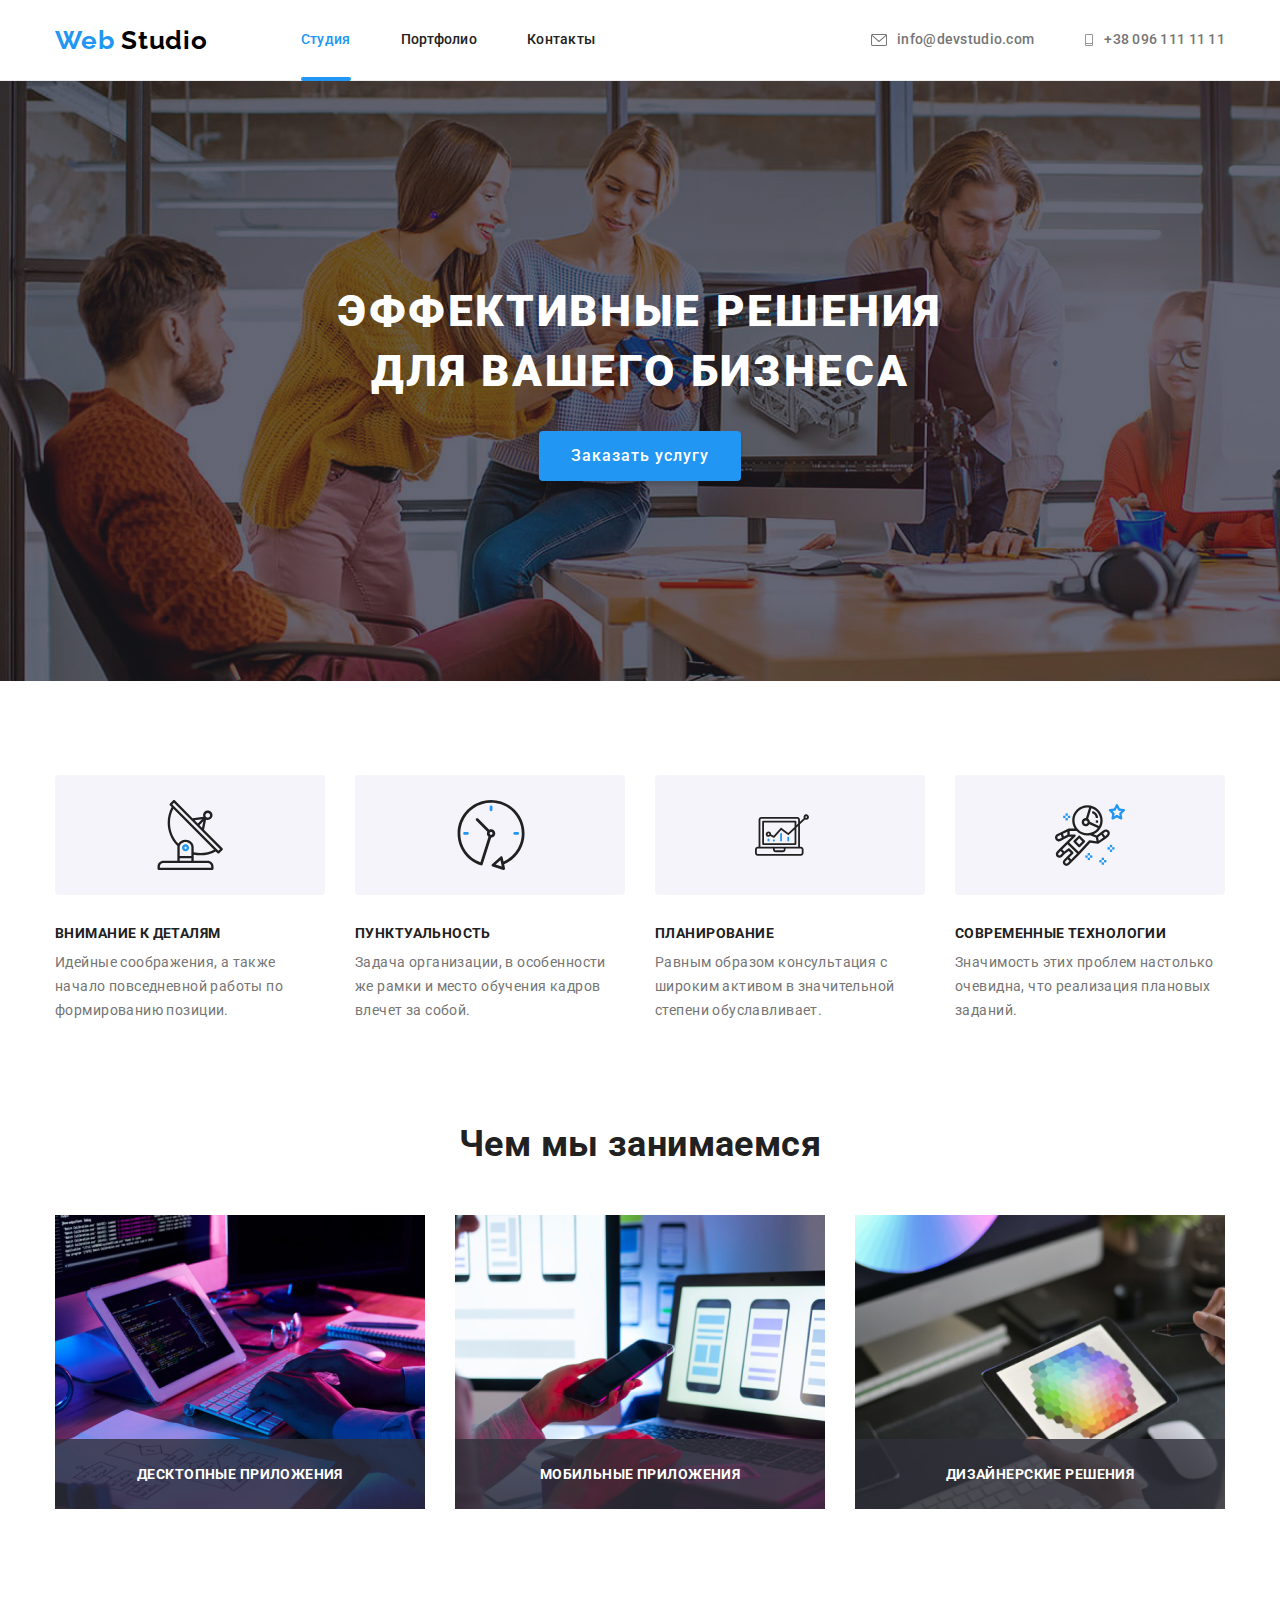
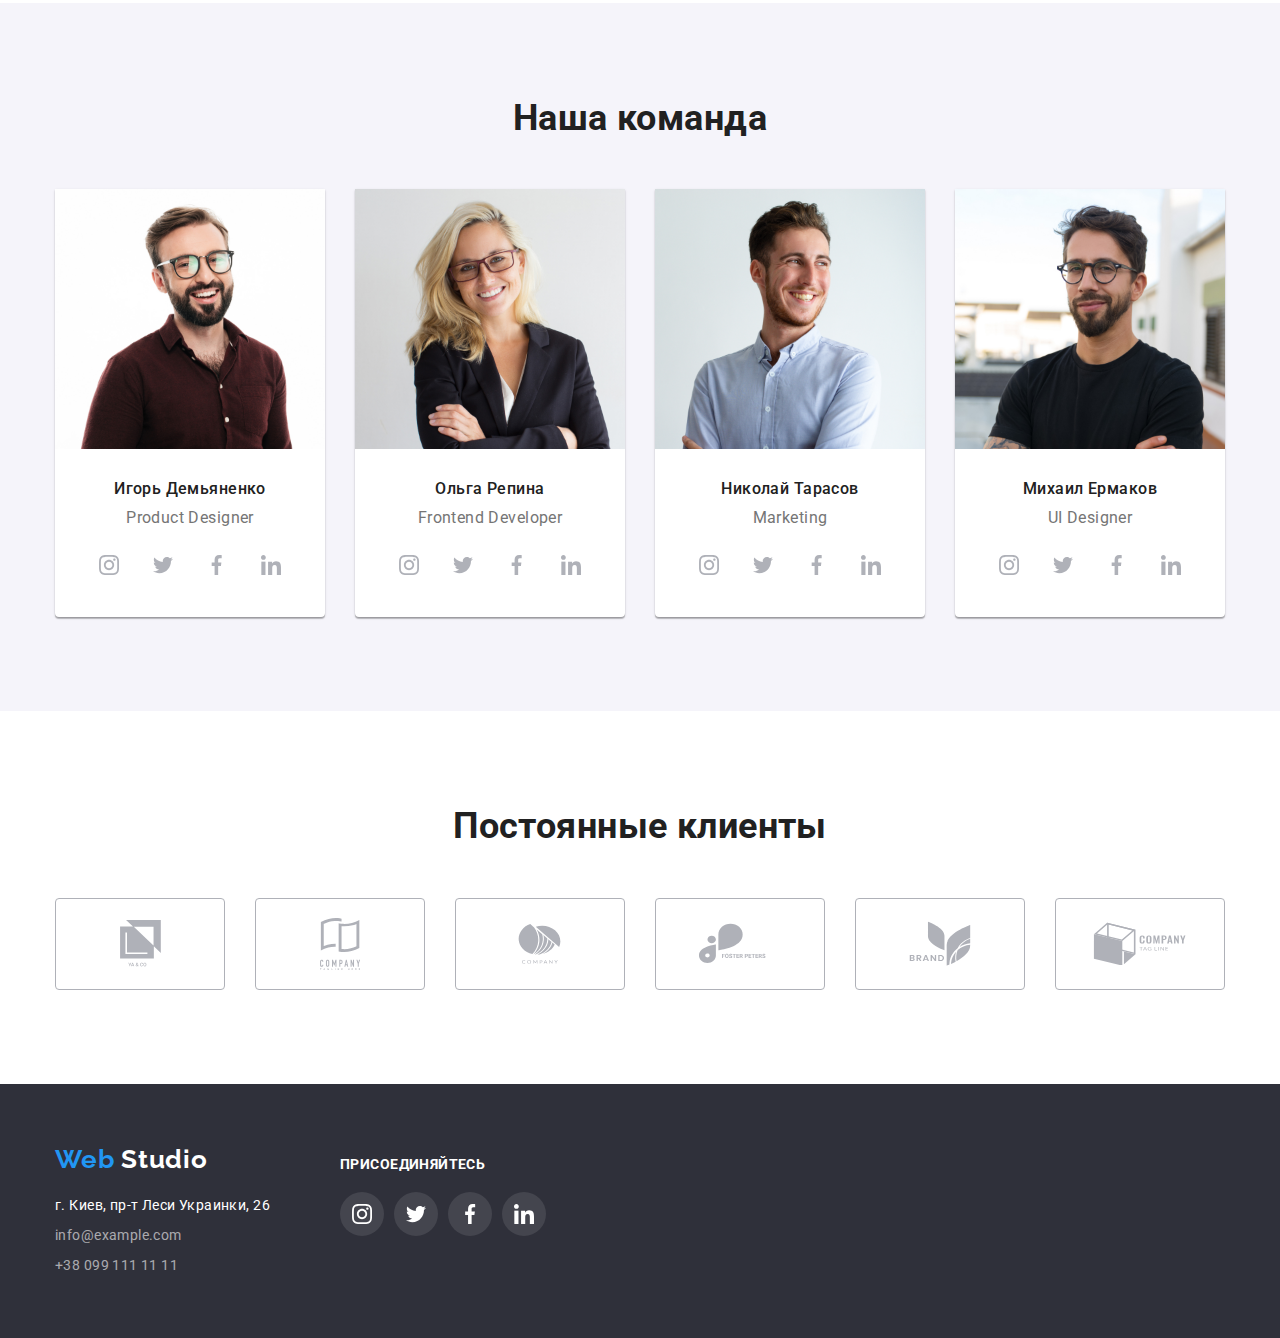
==== commit be67ae90: "Дз № 5 готове" ====
--- a/index.html
+++ b/index.html
@@ -1,14 +1,12 @@
 <!DOCTYPE html>
 <html lang="ru">
-
 <head>
     <meta charset="UTF-8">
     <meta http-equiv="X-UA-Compatible" content="IE=edge">
     <meta name="viewport" content="width=device-width, initial-scale=1.0">
     <title>WebStudio</title>
     <link rel="preconnect" href="https://fonts.gstatic.com">
-    <link
-        href="https://fonts.googleapis.com/css2?family=Raleway:wght@700&family=Roboto:wght@400;500;700;900&display=swap"
+    <link href="https://fonts.googleapis.com/css2?family=Raleway:wght@700&family=Roboto:wght@400;500;700;900&display=swap"
         rel="stylesheet">
     <link rel="stylesheet"
         href="https://cdnjs.cloudflare.com/ajax/libs/modern-normalize/1.0.0/modern-normalize.min.css">
@@ -316,7 +314,7 @@
             <ul class="list">
                 <li class="item">
                 <a href="#" class="link">
-                    <svg class="icon" width="106" height="60">
+                    <svg class="icon" width="41" height="46.7">
                         <use href="./images/icon/icons.svg#icon-logo-company-1"></use>
                     </svg>
                 </a>
@@ -362,7 +360,7 @@
     </section>
 
     <!--Контакти-->
-    <footer class="footer">
+    <footer id="contacts" class="footer">
         <div class="container">
             <h2 class="title hide">Контакти</h2>
             <address class="adress">
